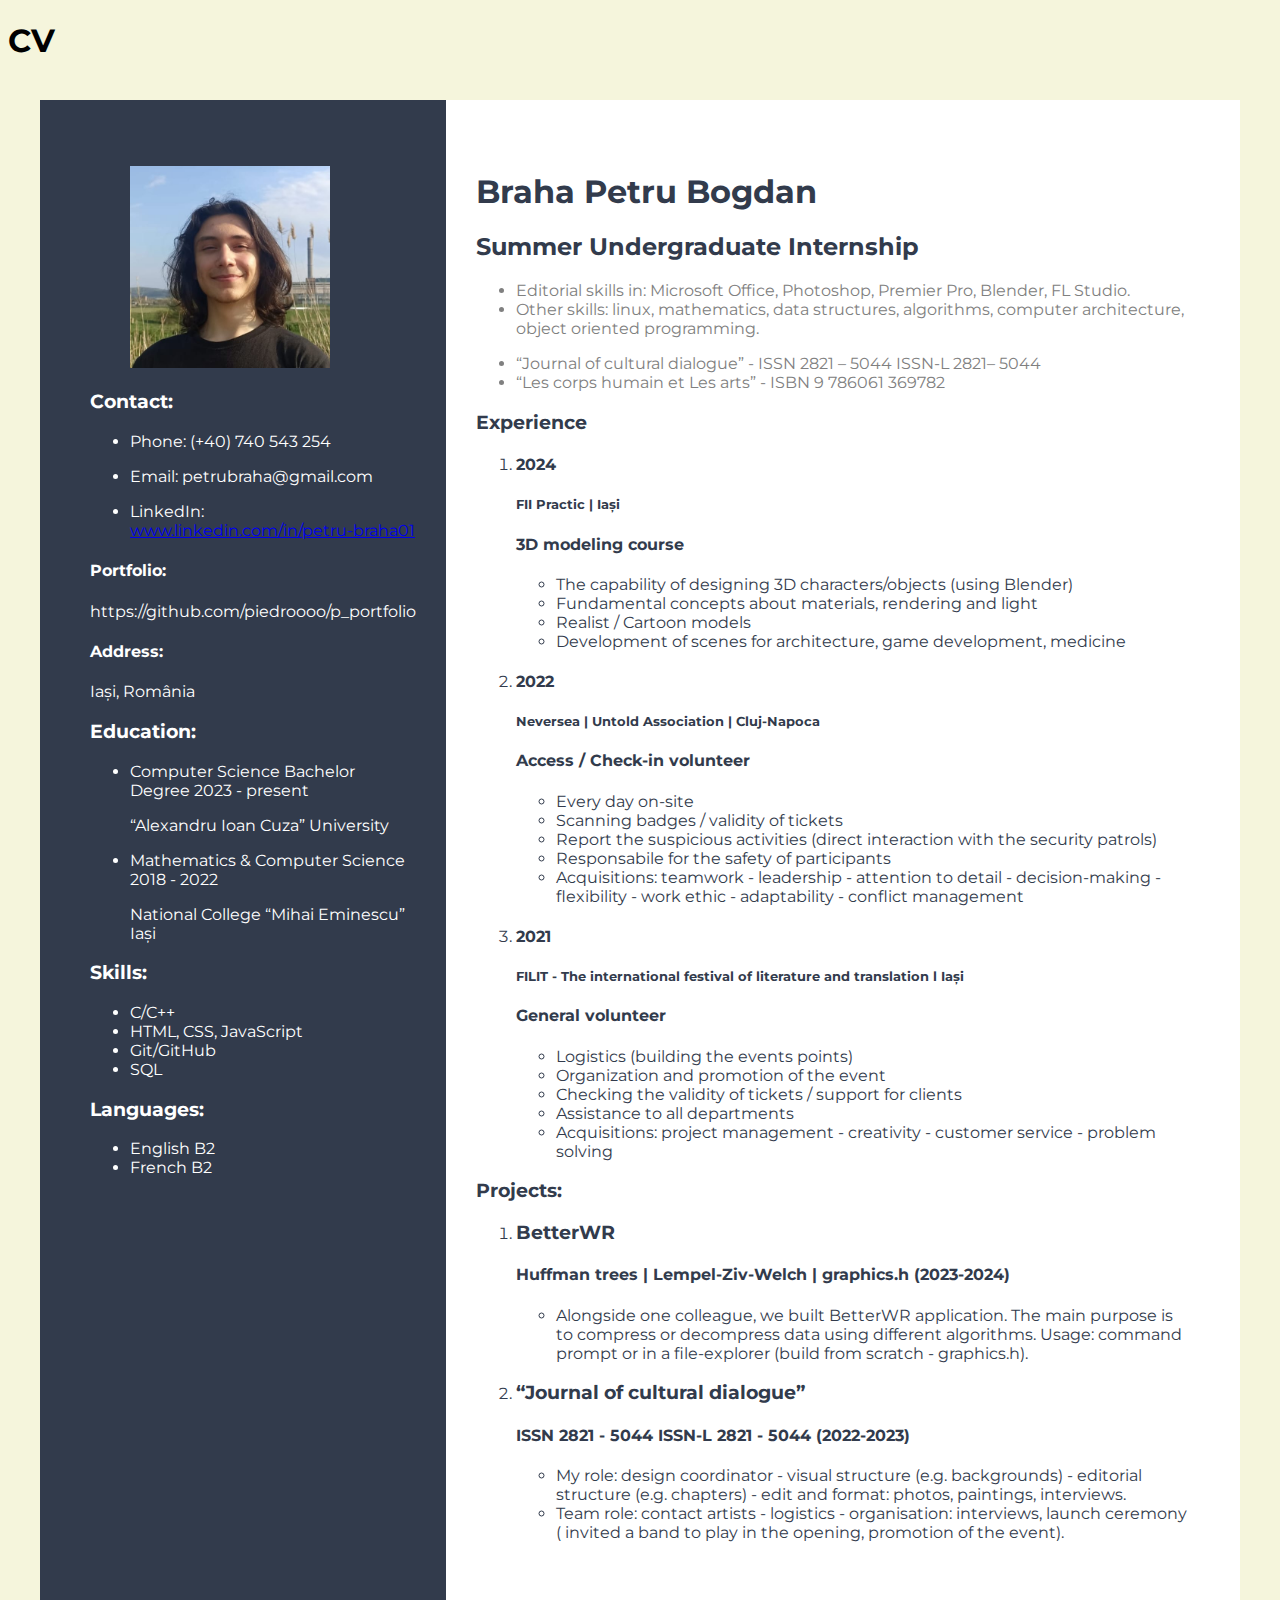
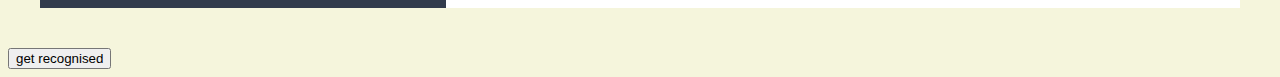
==== CV/index.html @ ff6cf8ae "CV added + work on BetterWR" ====
<!DOCTYPE html>
<html lang="en">

<head>
    <meta charset="UTF-8">
    <meta name="viewport" content="width=device-width, initial-scale=1.0">
    <title>P_CV</title>
    <link rel="stylesheet" href="./styles/style_CV.css">

    <!-- font -->
    <link rel="preconnect" href="https://fonts.googleapis.com">
    <link rel="preconnect" href="https://fonts.gstatic.com" crossorigin>
    <link href="https://fonts.googleapis.com/css2?family=Montserrat:ital,wght@0,100..900;1,100..900&display=swap"
        rel="stylesheet">
</head>

<header>
    <h1> CV </h1>
</header>

<body>
    <link href="./styles/main_parts.css" rel="stylesheet" type="text/css">

    <!-- app -->
    <div class="app">

        <!-- left part -->
        <div class="left_part">

            <!-- contact -->
            <div>
                <figure> <img src="media/me.jpg" alt="my photo" width="200 px" /> </figure>
                <h3> Contact: </h3>
                <ul>
                    <li>
                        <p> Phone: (+40) 740 543 254 </p>
                    </li>

                    <li>
                        <a> Email: petrubraha@gmail.com </a>
                    </li>

                    <li>
                        <p> LinkedIn: <a href="www.linkedin.com/in/petru-braha01"> www.linkedin.com/in/petru-braha01
                            </a> </p>
                    </li>
                </ul>

                <h4> Portfolio: </h4>
                <p> https://github.com/piedroooo/p_portfolio </p>

                <h4> Address: </h4>
                <p> Iași, România </p>
            </div>

            <!-- education -->
            <div>
                <h3> Education: </h3>
                <ul>
                    <li>
                        <p> Computer Science Bachelor Degree 2023 - present </p>
                        <p> “Alexandru Ioan Cuza” University </p>
                    </li>
                    <li>
                        <p> Mathematics & Computer Science 2018 - 2022 </p>
                        <p> National College “Mihai Eminescu” Iași </p>
                    </li>
                </ul>
            </div>

            <!-- skills -->
            <div>
                <h3> Skills: </h3>
                <ul>
                    <li> C/C++ </li>
                    <li> HTML, CSS, JavaScript </li>
                    <li> Git/GitHub </li>
                    <li> SQL </li>
                </ul>
            </div>

            <!-- languages -->
            <div>
                <h3> Languages: </h3>
                <ul>
                    <li> English B2 </li>
                    <li> French B2 </li>
                </ul>
            </div>

        </div>

        <!-- right part -->
        <aside class="right_part">
            <section>
                <h1> Braha Petru Bogdan </h1>
                <h2> Summer Undergraduate Internship </h2>
            </section>

            <!-- about me -->
            <section class="about_me">
                <div>
                    <ul>
                        <li> Editorial skills in: Microsoft Office, Photoshop, Premier Pro, Blender, FL Studio. </li>
                        <li> Other skills: linux, mathematics, data structures, algorithms, computer architecture,
                            object oriented programming. </li>
                    </ul>
                </div>
                <div>
                    <ul>
                        <li> “Journal of cultural dialogue” - ISSN 2821 – 5044 ISSN-L 2821– 5044 </li>
                        <li> “Les corps humain et Les arts” - ISBN 9 786061 369782 </li>
                    </ul>
                </div>
            </section>

            <!-- experience -->
            <section>
                <h3> Experience </h3>
                <ol>
                    <li>
                        <h4> 2024 </h4>
                        <h5> FII Practic | Iași </h5>
                        <h4> 3D modeling course </h4>
                        <ul>
                            <li> The capability of designing 3D characters/objects (using Blender) </li>
                            <li> Fundamental concepts about materials, rendering and light </li>
                            <li> Realist / Cartoon models </li>
                            <li> Development of scenes for architecture, game development, medicine </li>
                        </ul>
                    </li>

                    <li>
                        <h4>2022</h4>
                        <h5>Neversea | Untold Association | Cluj-Napoca</h5>
                        <h4>Access / Check-in volunteer</h4>
                        <ul>
                            <li>Every day on-site</li>
                            <li>Scanning badges / validity of tickets</li>
                            <li>Report the suspicious activities (direct interaction with the security patrols)</li>
                            <li>Responsabile for the safety of participants</li>
                            <li>Acquisitions: teamwork - leadership - attention to detail - decision-making -
                                flexibility
                                - work ethic - adaptability - conflict management</li>
                        </ul>
                    </li>

                    <!-- al treilea loc de munca -->
                    <li>
                        <h4>2021</h4>
                        <h5>FILIT - The international festival of literature and translation l Iași</h5>
                        <h4>General volunteer</h4>
                        <ul>
                            <li>Logistics (building the events points)</li>
                            <li>Organization and promotion of the event</li>
                            <li>Checking the validity of tickets / support for clients</li>
                            <li>Assistance to all departments</li>
                            <li>Acquisitions: project management - creativity - customer service - problem solving</li>
                        </ul>
                    </li>


                </ol>


            </section>

            <!-- projects -->
            <section>
                <h3>Projects:</h3>
                <ol>
                    <li>
                        <h3>BetterWR</h3>
                        <h4>Huffman trees | Lempel-Ziv-Welch | graphics.h (2023-2024)</h4>
                        <ul>
                            <li>Alongside one colleague, we built BetterWR application. The main purpose
                                is to compress or decompress data using different algorithms. Usage:
                                command prompt or in a file-explorer (build from scratch - graphics.h).</li>
                        </ul>

                    </li>

                    <li>
                        <h3>“Journal of cultural dialogue”</h3>
                        <h4>ISSN 2821 - 5044 ISSN-L 2821 - 5044 (2022-2023)</h4>
                        <ul>
                            <li>My role: design coordinator - visual structure (e.g. backgrounds) - editorial
                                structure (e.g. chapters) - edit and format: photos, paintings, interviews.</li>
                            <li>Team role: contact artists - logistics - organisation: interviews, launch
                                ceremony ( invited a band to play in the opening, promotion of the event).</li>
                        </ul>
                    </li>
                </ol>
            </section>

            <!-- end of right part-->
        </aside>
    </div>


    <footer>
        <button> get recognised </button>
    </footer>

</body>

</html>
---- CV/styles/style_CV.css ----
.about_me {
    color: gray; 
}

.app {
    background-color: white;
    display: flex;
    width: 1200px;
    margin: 40px auto;
}

.montserrat_class_textFONT {
  font-family: "Montserrat", sans-serif;
  font-optical-sizing: auto;
  font-weight: 100;
  font-style: normal;
}
---- CV/styles/main_parts.css ----
.right_part {
    padding-right: 50px;
    padding-top: 50px;
    padding-bottom: 50px;
    padding-left: 30px;
    color:#323B4C;
}

.left_part {
    background-color: #323B4C;
    padding-left: 50px;
    padding-top: 50px;
    padding-bottom: 50px;
    padding-right: 30px;
    color: white;
}

body {
    background-color: beige;
    font-family: "Montserrat";
}
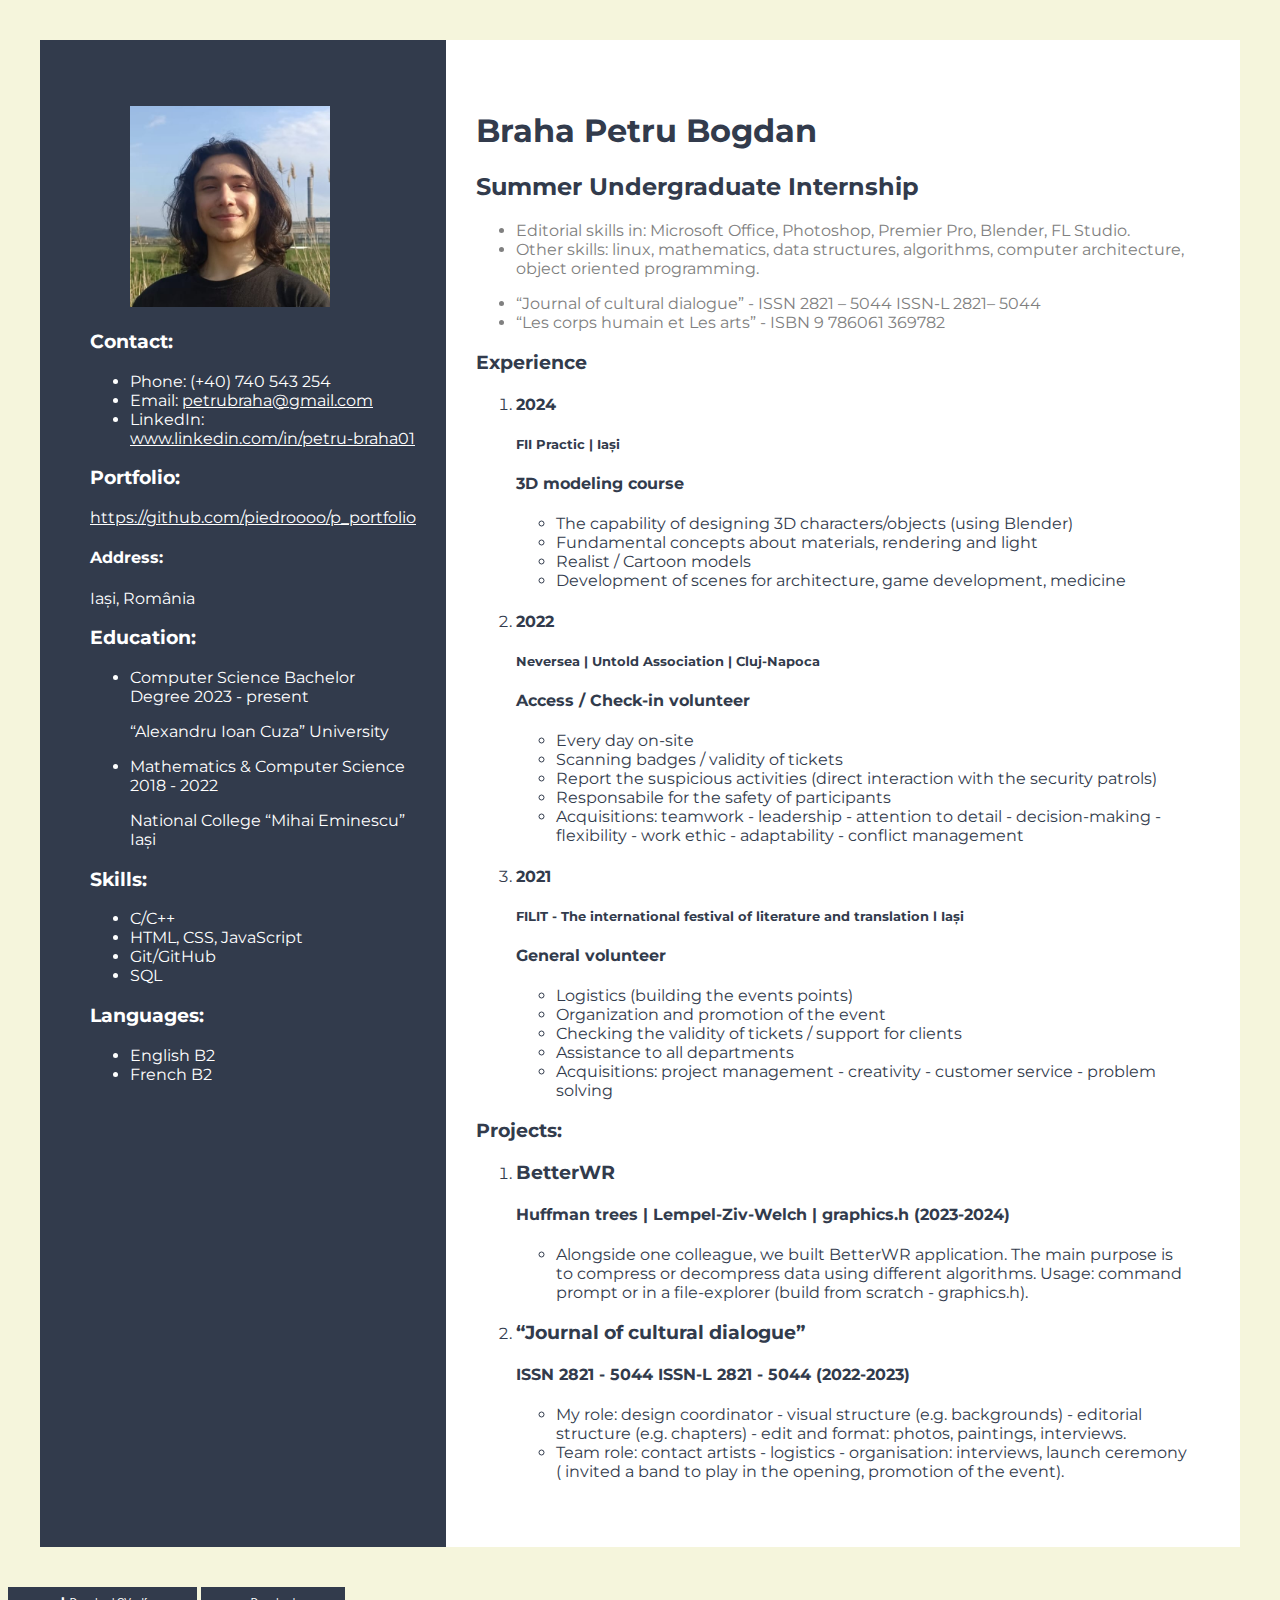
==== commit 01c584d2: "git add ." ====
--- a/CV/index.html
+++ b/CV/index.html
@@ -5,7 +5,7 @@
     <meta charset="UTF-8">
     <meta name="viewport" content="width=device-width, initial-scale=1.0">
     <title>P_CV</title>
-    <link rel="stylesheet" href="./styles/style_CV.css">
+    <link rel="stylesheet" href="./styles/secondary_file.css">
 
     <!-- font -->
     <link rel="preconnect" href="https://fonts.googleapis.com">
@@ -14,10 +14,6 @@
         rel="stylesheet">
 </head>
 
-<header>
-    <h1> CV </h1>
-</header>
-
 <body>
     <link href="./styles/main_parts.css" rel="stylesheet" type="text/css">
 
@@ -28,26 +24,21 @@
         <div class="left_part">
 
             <!-- contact -->
-            <div>
+            <div class="left_part.div">
                 <figure> <img src="media/me.jpg" alt="my photo" width="200 px" /> </figure>
                 <h3> Contact: </h3>
                 <ul>
-                    <li>
-                        <p> Phone: (+40) 740 543 254 </p>
-                    </li>
-
-                    <li>
-                        <a> Email: petrubraha@gmail.com </a>
-                    </li>
-
-                    <li>
-                        <p> LinkedIn: <a href="www.linkedin.com/in/petru-braha01"> www.linkedin.com/in/petru-braha01
-                            </a> </p>
-                    </li>
-                </ul>
-
-                <h4> Portfolio: </h4>
-                <p> https://github.com/piedroooo/p_portfolio </p>
+                    <li>Phone: (+40) 740 543 254</li>
+                    <li> Email: <a style="color: white;" style="text-decoration: none;"
+                            href="mailto:petrubraha@gmail.com"> petrubraha@gmail.com </a> </li>
+                    <li> LinkedIn: <a style="color: white;"
+                            href="file:///A:/portfolio/CV/links/Petru%20Brah%C4%83%20LinkedIn.mhtml">
+                            www.linkedin.com/in/petru-braha01 </a> </li>
+                </ul>
+
+                <h3> Portfolio: </h3>
+                <a style="color: white" href="links/Petru Braha Portfolio.html">
+                    https://github.com/piedroooo/p_portfolio </a>
 
                 <h4> Address: </h4>
                 <p> Iași, România </p>
@@ -199,7 +190,16 @@
 
 
     <footer>
-        <button> get recognised </button>
+        <link rel="stylesheet"
+            href="https://cdnjs.cloudflare.com/ajax/libs/font-awesome/4.7.0/css/font-awesome.min.css">
+
+        <button class="download_button" type="submit" onclick="window.open('links/Petru Braha CV.pdf')">
+            <i class="fa fa-download"></i>
+            Download CV.pdf
+        </button>
+        <button class="download_button" type="button" onclick="download('links/Petru Braha CV.pdf')"> Download </button>
+
+        <script src="for_download.js"> </script>
     </footer>
 
 </body>
--- a/CV/styles/secondary_file.css
+++ b/CV/styles/secondary_file.css
@@ -0,0 +1,23 @@
+.about_me {
+    color: gray; 
+}
+
+.montserrat_class_textFONT {
+  font-family: "Montserrat", sans-serif;
+  font-optical-sizing: auto;
+  font-weight: 100;
+  font-style: normal;
+}
+
+.download_button {
+  background-color: #323B4C;
+  border: none;
+  color: white;
+  padding: 10px 50px;
+  cursor: pointer;
+  font-size: 10px;
+}
+
+.download_button:hover {
+  background-color: RoyalBlue;
+}--- a/CV/styles/main_parts.css
+++ b/CV/styles/main_parts.css
@@ -1,9 +1,13 @@
-.right_part {
-    padding-right: 50px;
-    padding-top: 50px;
-    padding-bottom: 50px;
-    padding-left: 30px;
-    color:#323B4C;
+body {
+    background-color: beige;
+    font-family: "Montserrat";
+}
+
+.app {
+    background-color: white;
+    display: flex;
+    width: 1200px;
+    margin: 40px auto;
 }
 
 .left_part {
@@ -15,7 +19,10 @@
     color: white;
 }
 
-body {
-    background-color: beige;
-    font-family: "Montserrat";
-}
+.right_part {
+    padding-right: 50px;
+    padding-top: 50px;
+    padding-bottom: 50px;
+    padding-left: 30px;
+    color:#323B4C;
+}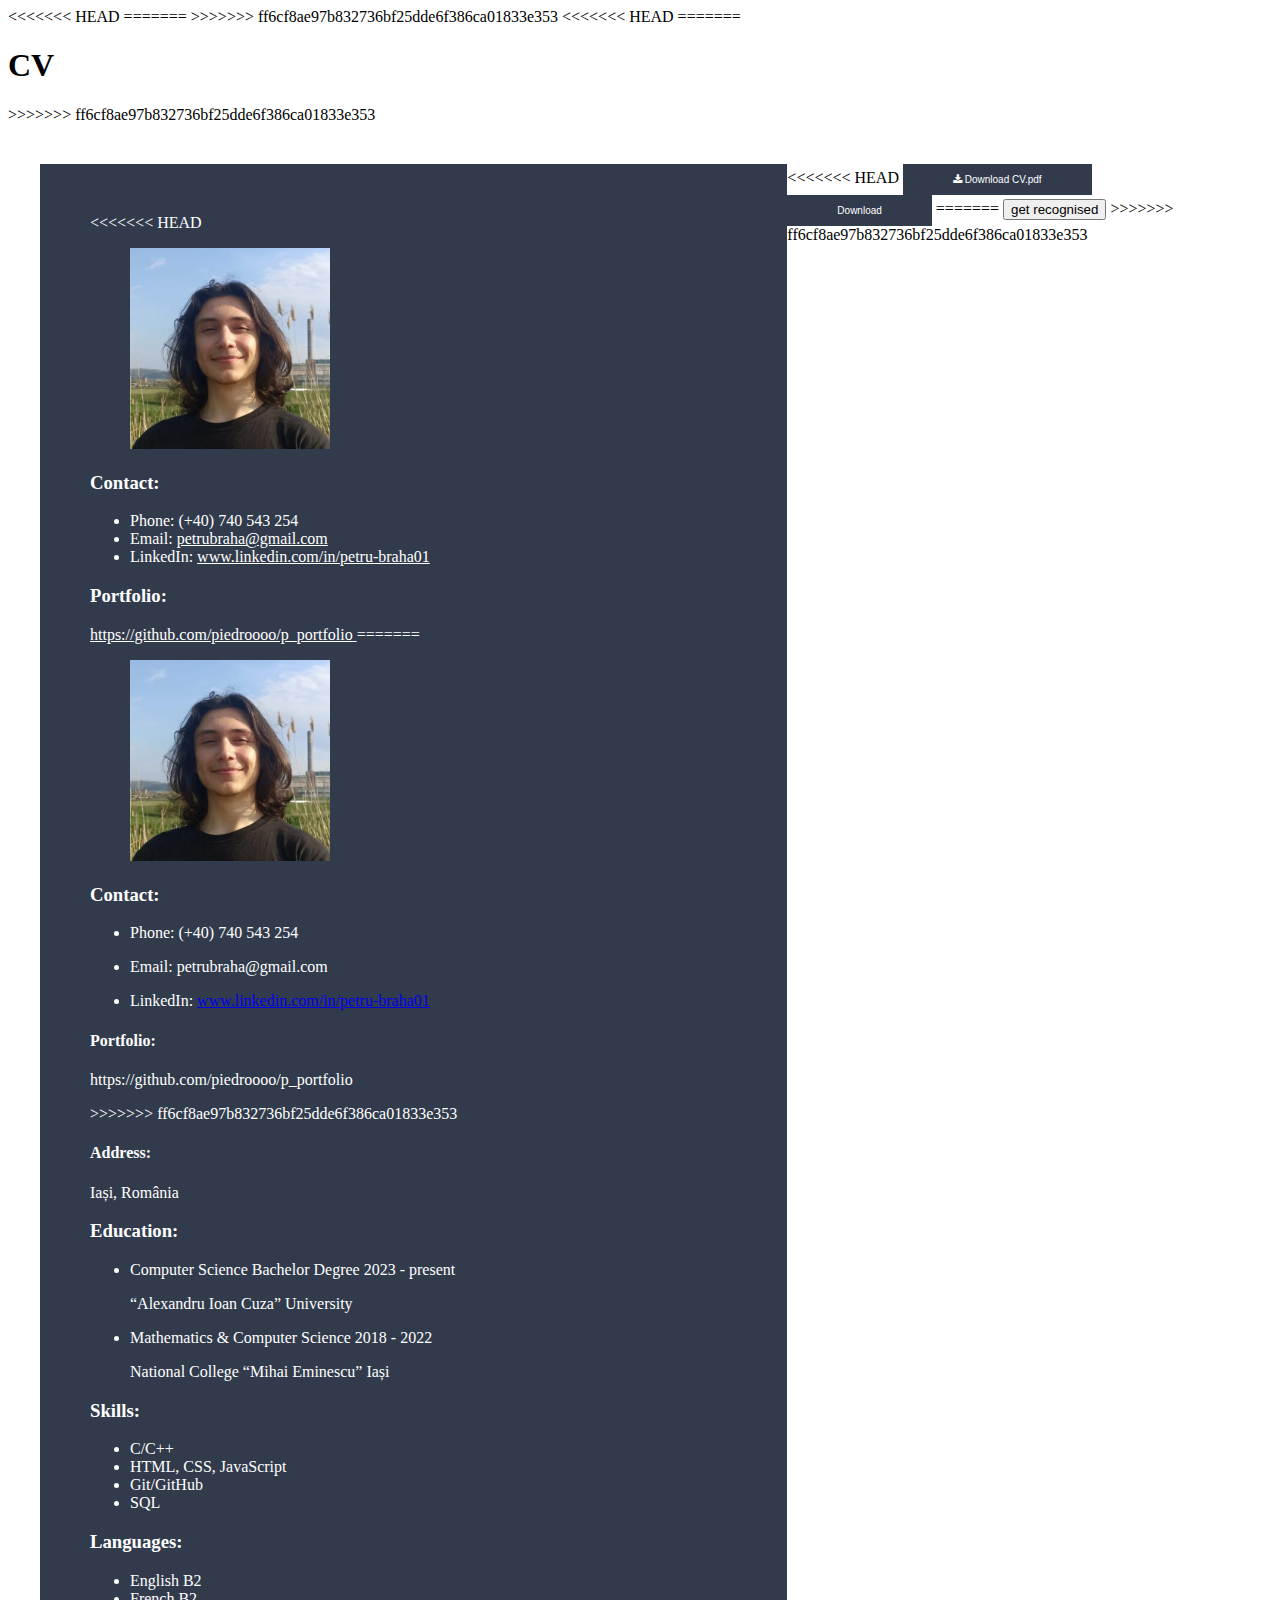
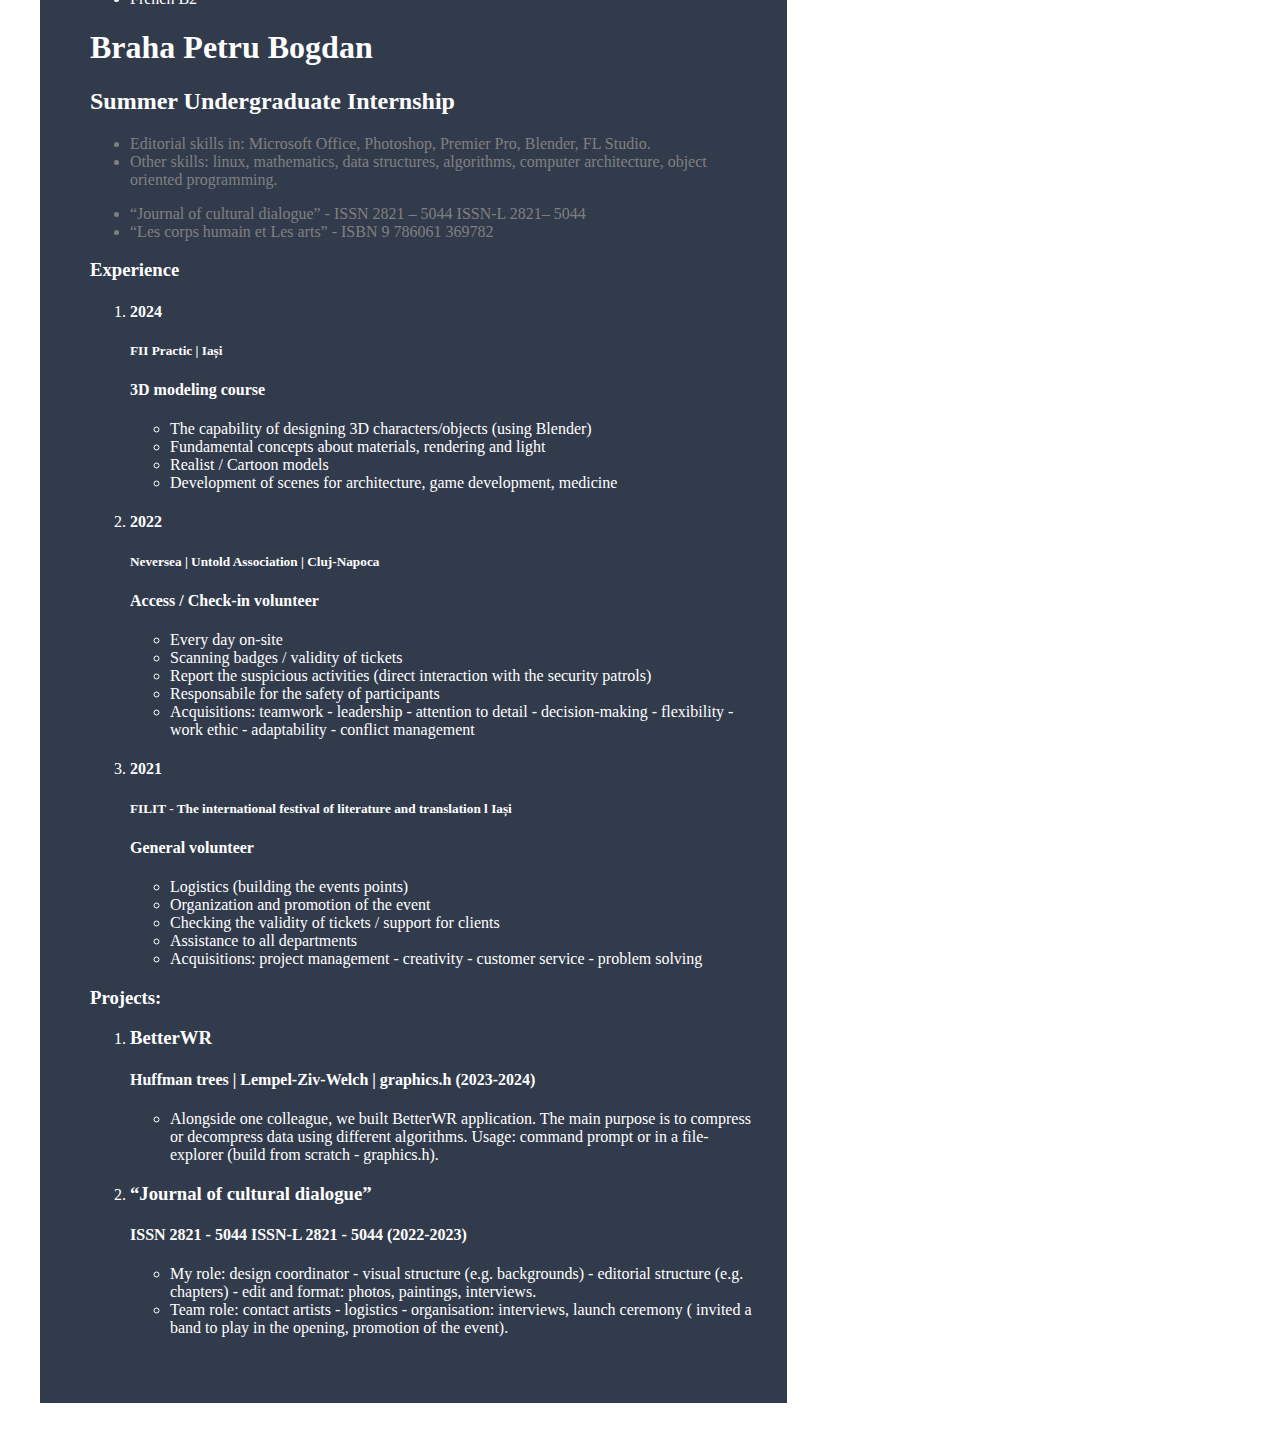
==== commit 813ecdbb: "updates on cv" ====
--- a/CV/index.html
+++ b/CV/index.html
@@ -5,7 +5,11 @@
     <meta charset="UTF-8">
     <meta name="viewport" content="width=device-width, initial-scale=1.0">
     <title>P_CV</title>
+<<<<<<< HEAD
     <link rel="stylesheet" href="./styles/secondary_file.css">
+=======
+    <link rel="stylesheet" href="./styles/style_CV.css">
+>>>>>>> ff6cf8ae97b832736bf25dde6f386ca01833e353
 
     <!-- font -->
     <link rel="preconnect" href="https://fonts.googleapis.com">
@@ -14,6 +18,13 @@
         rel="stylesheet">
 </head>
 
+<<<<<<< HEAD
+=======
+<header>
+    <h1> CV </h1>
+</header>
+
+>>>>>>> ff6cf8ae97b832736bf25dde6f386ca01833e353
 <body>
     <link href="./styles/main_parts.css" rel="stylesheet" type="text/css">
 
@@ -24,6 +35,7 @@
         <div class="left_part">
 
             <!-- contact -->
+<<<<<<< HEAD
             <div class="left_part.div">
                 <figure> <img src="media/me.jpg" alt="my photo" width="200 px" /> </figure>
                 <h3> Contact: </h3>
@@ -39,6 +51,28 @@
                 <h3> Portfolio: </h3>
                 <a style="color: white" href="links/Petru Braha Portfolio.html">
                     https://github.com/piedroooo/p_portfolio </a>
+=======
+            <div>
+                <figure> <img src="media/me.jpg" alt="my photo" width="200 px" /> </figure>
+                <h3> Contact: </h3>
+                <ul>
+                    <li>
+                        <p> Phone: (+40) 740 543 254 </p>
+                    </li>
+
+                    <li>
+                        <a> Email: petrubraha@gmail.com </a>
+                    </li>
+
+                    <li>
+                        <p> LinkedIn: <a href="www.linkedin.com/in/petru-braha01"> www.linkedin.com/in/petru-braha01
+                            </a> </p>
+                    </li>
+                </ul>
+
+                <h4> Portfolio: </h4>
+                <p> https://github.com/piedroooo/p_portfolio </p>
+>>>>>>> ff6cf8ae97b832736bf25dde6f386ca01833e353
 
                 <h4> Address: </h4>
                 <p> Iași, România </p>
@@ -190,6 +224,7 @@
 
 
     <footer>
+<<<<<<< HEAD
         <link rel="stylesheet"
             href="https://cdnjs.cloudflare.com/ajax/libs/font-awesome/4.7.0/css/font-awesome.min.css">
 
@@ -200,6 +235,9 @@
         <button class="download_button" type="button" onclick="download('links/Petru Braha CV.pdf')"> Download </button>
 
         <script src="for_download.js"> </script>
+=======
+        <button> get recognised </button>
+>>>>>>> ff6cf8ae97b832736bf25dde6f386ca01833e353
     </footer>
 
 </body>
--- a/CV/styles/style_CV.css
+++ b/CV/styles/style_CV.css
@@ -0,0 +1,17 @@
+.about_me {
+    color: gray; 
+}
+
+.app {
+    background-color: white;
+    display: flex;
+    width: 1200px;
+    margin: 40px auto;
+}
+
+.montserrat_class_textFONT {
+  font-family: "Montserrat", sans-serif;
+  font-optical-sizing: auto;
+  font-weight: 100;
+  font-style: normal;
+}--- a/CV/styles/main_parts.css
+++ b/CV/styles/main_parts.css
@@ -1,3 +1,4 @@
+<<<<<<< HEAD
 body {
     background-color: beige;
     font-family: "Montserrat";
@@ -8,6 +9,14 @@
     display: flex;
     width: 1200px;
     margin: 40px auto;
+=======
+.right_part {
+    padding-right: 50px;
+    padding-top: 50px;
+    padding-bottom: 50px;
+    padding-left: 30px;
+    color:#323B4C;
+>>>>>>> ff6cf8ae97b832736bf25dde6f386ca01833e353
 }
 
 .left_part {
@@ -19,10 +28,17 @@
     color: white;
 }
 
+<<<<<<< HEAD
 .right_part {
     padding-right: 50px;
     padding-top: 50px;
     padding-bottom: 50px;
     padding-left: 30px;
     color:#323B4C;
-}+}
+=======
+body {
+    background-color: beige;
+    font-family: "Montserrat";
+}
+>>>>>>> ff6cf8ae97b832736bf25dde6f386ca01833e353
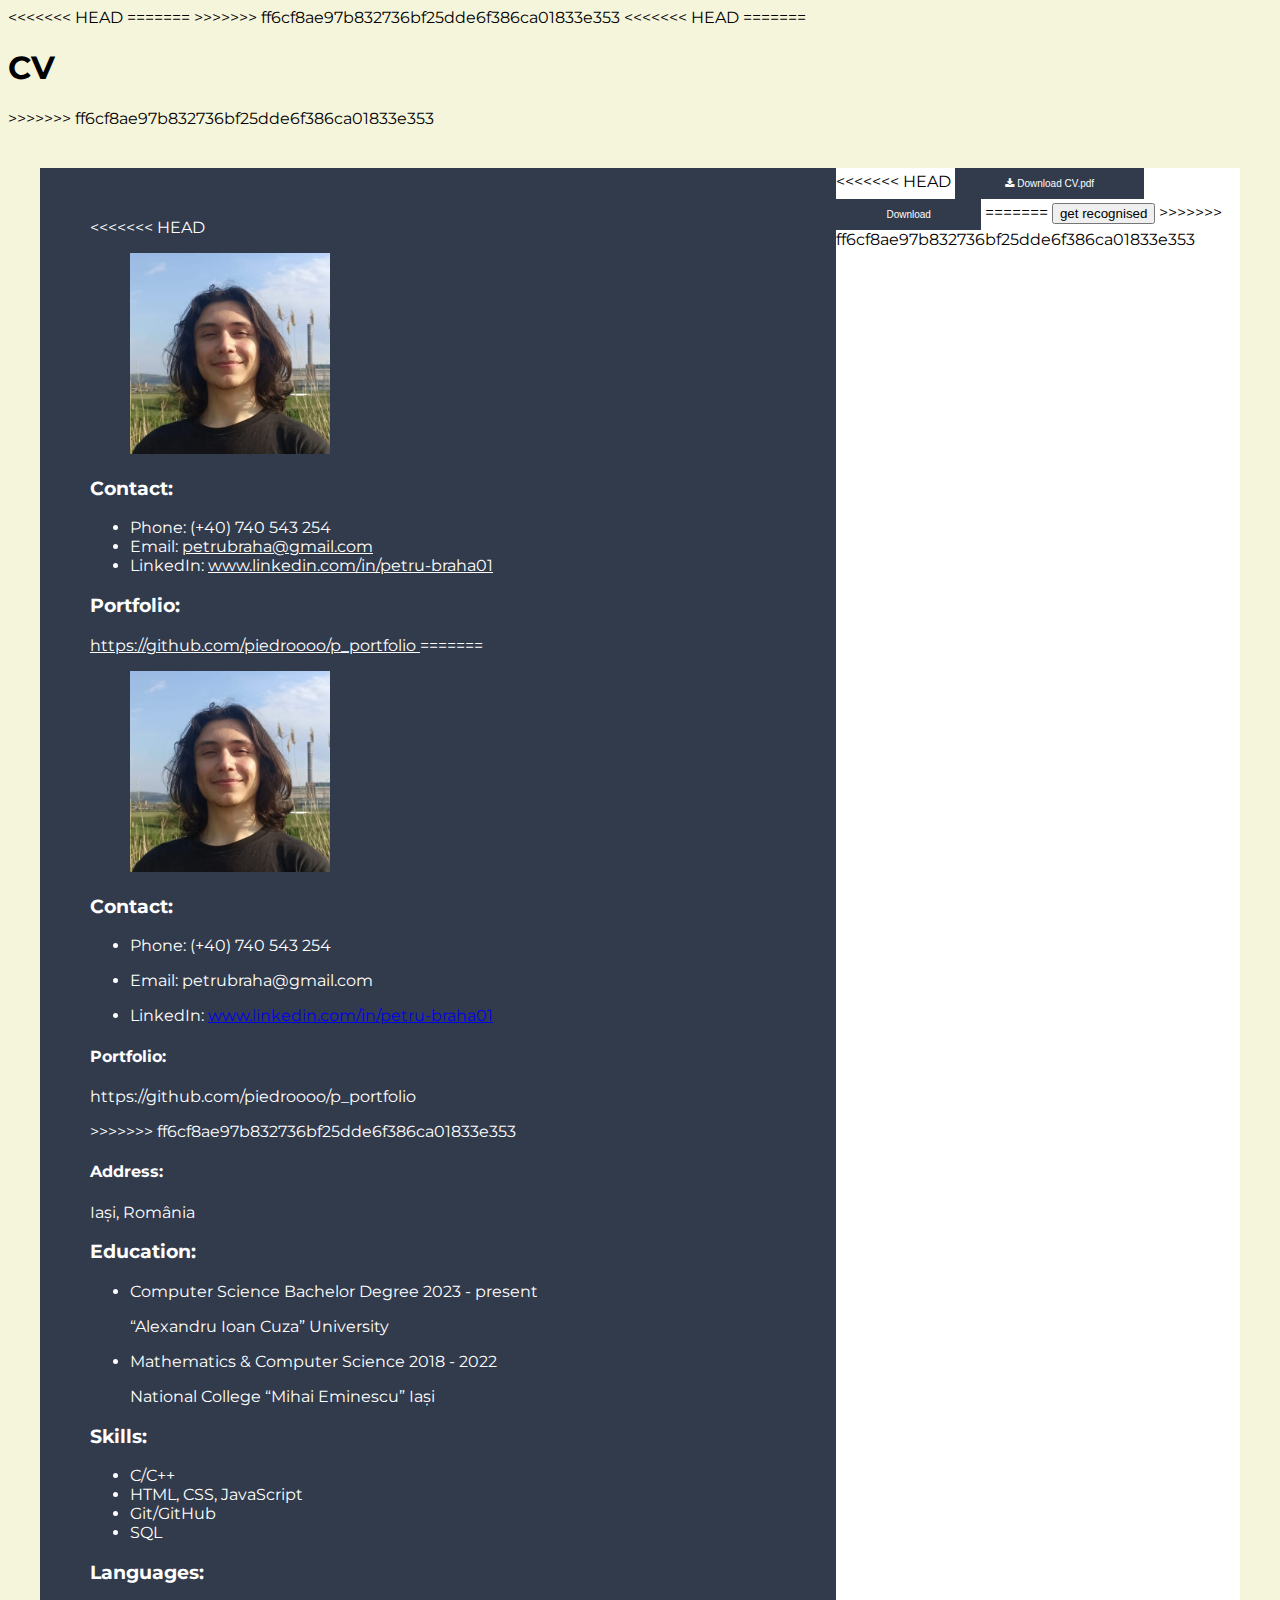
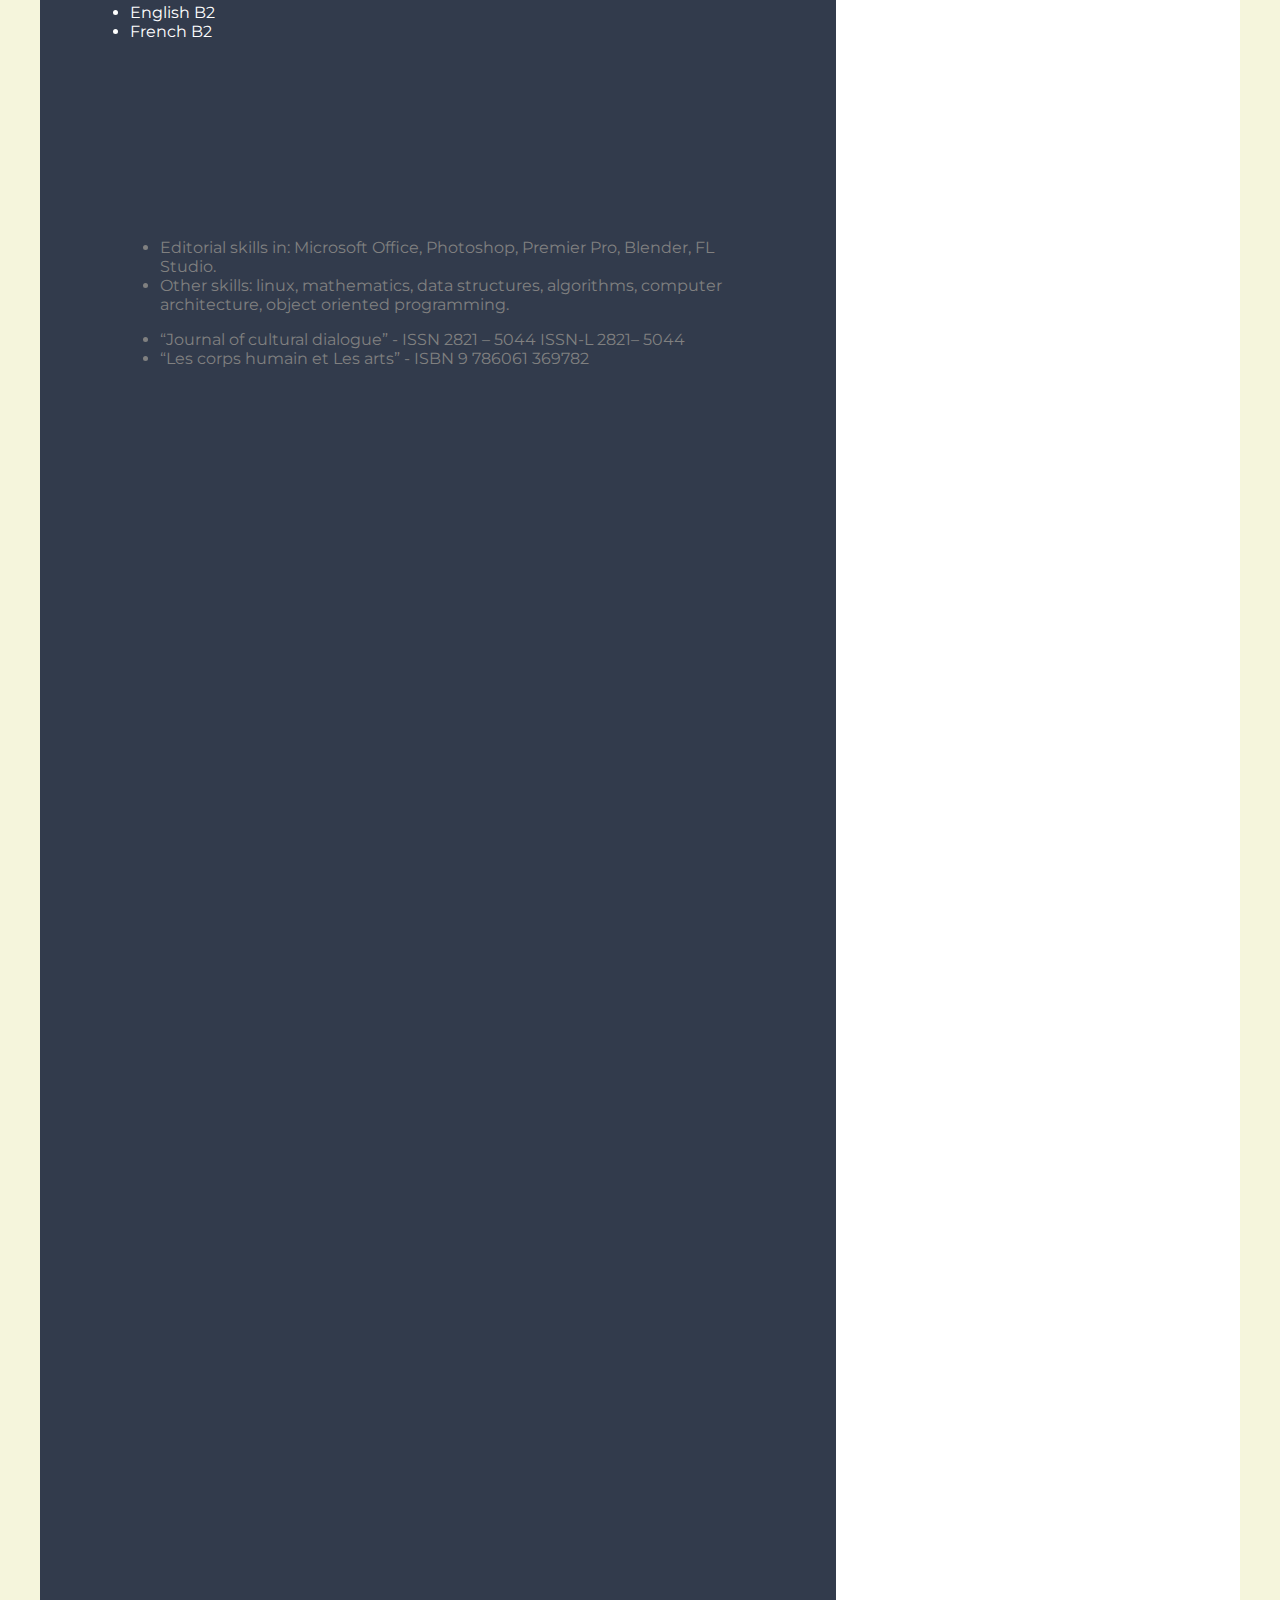
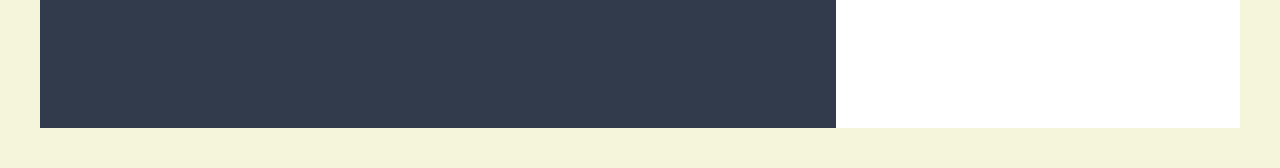
==== commit e4898cd2: "test 3" ====
--- a/CV/index.html
+++ b/CV/index.html
@@ -221,8 +221,6 @@
             <!-- end of right part-->
         </aside>
     </div>
-
-
     <footer>
 <<<<<<< HEAD
         <link rel="stylesheet"
--- a/CV/styles/main_parts.css
+++ b/CV/styles/main_parts.css
@@ -1,4 +1,3 @@
-<<<<<<< HEAD
 body {
     background-color: beige;
     font-family: "Montserrat";
@@ -9,14 +8,14 @@
     display: flex;
     width: 1200px;
     margin: 40px auto;
-=======
+}
+
 .right_part {
     padding-right: 50px;
     padding-top: 50px;
     padding-bottom: 50px;
     padding-left: 30px;
     color:#323B4C;
->>>>>>> ff6cf8ae97b832736bf25dde6f386ca01833e353
 }
 
 .left_part {
@@ -28,17 +27,10 @@
     color: white;
 }
 
-<<<<<<< HEAD
 .right_part {
     padding-right: 50px;
     padding-top: 50px;
     padding-bottom: 50px;
     padding-left: 30px;
     color:#323B4C;
-}
-=======
-body {
-    background-color: beige;
-    font-family: "Montserrat";
-}
->>>>>>> ff6cf8ae97b832736bf25dde6f386ca01833e353
+}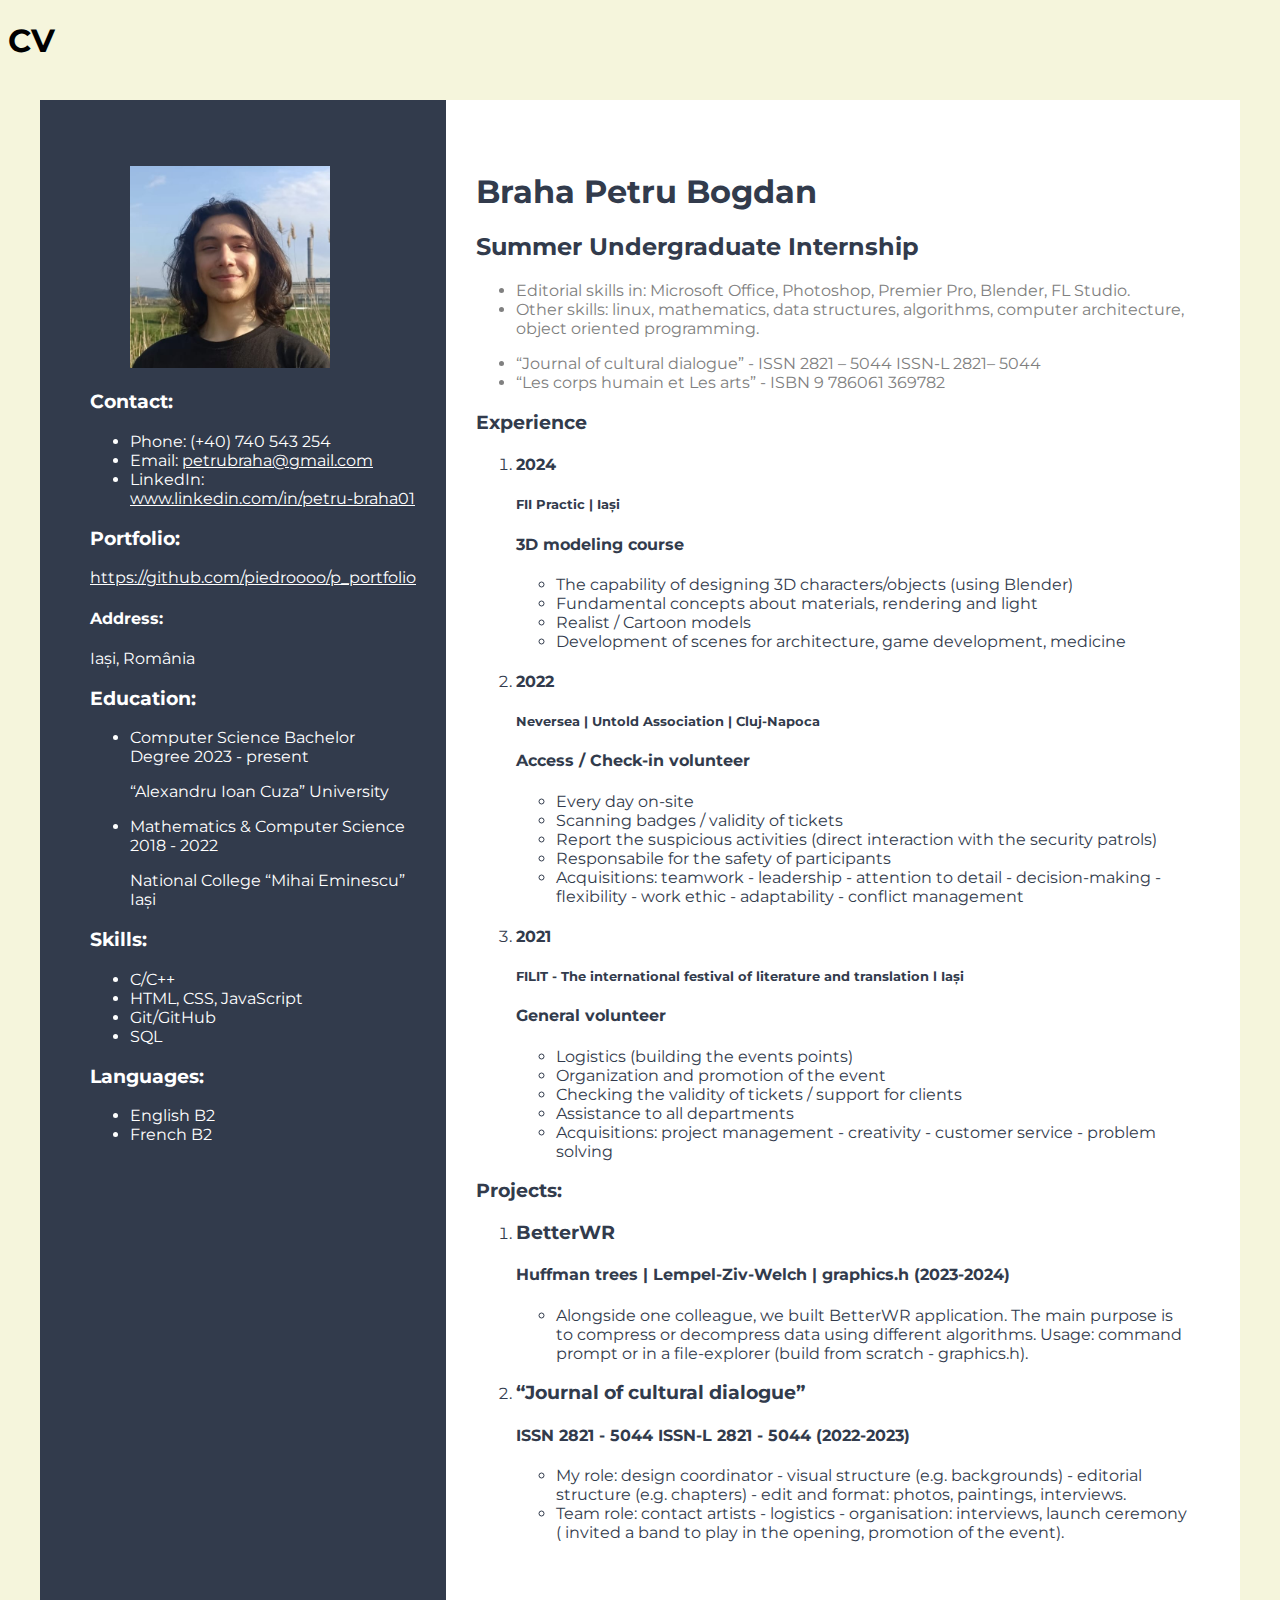
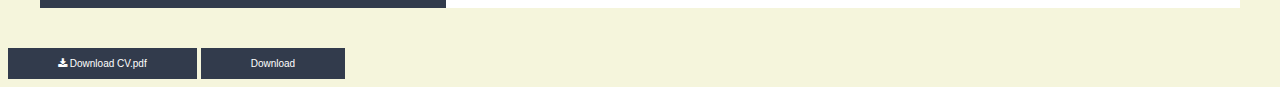
==== commit 3b6325cd: "test 4" ====
--- a/CV/index.html
+++ b/CV/index.html
@@ -5,11 +5,7 @@
     <meta charset="UTF-8">
     <meta name="viewport" content="width=device-width, initial-scale=1.0">
     <title>P_CV</title>
-<<<<<<< HEAD
     <link rel="stylesheet" href="./styles/secondary_file.css">
-=======
-    <link rel="stylesheet" href="./styles/style_CV.css">
->>>>>>> ff6cf8ae97b832736bf25dde6f386ca01833e353
 
     <!-- font -->
     <link rel="preconnect" href="https://fonts.googleapis.com">
@@ -18,13 +14,10 @@
         rel="stylesheet">
 </head>
 
-<<<<<<< HEAD
-=======
 <header>
     <h1> CV </h1>
 </header>
 
->>>>>>> ff6cf8ae97b832736bf25dde6f386ca01833e353
 <body>
     <link href="./styles/main_parts.css" rel="stylesheet" type="text/css">
 
@@ -35,7 +28,6 @@
         <div class="left_part">
 
             <!-- contact -->
-<<<<<<< HEAD
             <div class="left_part.div">
                 <figure> <img src="media/me.jpg" alt="my photo" width="200 px" /> </figure>
                 <h3> Contact: </h3>
@@ -51,28 +43,6 @@
                 <h3> Portfolio: </h3>
                 <a style="color: white" href="links/Petru Braha Portfolio.html">
                     https://github.com/piedroooo/p_portfolio </a>
-=======
-            <div>
-                <figure> <img src="media/me.jpg" alt="my photo" width="200 px" /> </figure>
-                <h3> Contact: </h3>
-                <ul>
-                    <li>
-                        <p> Phone: (+40) 740 543 254 </p>
-                    </li>
-
-                    <li>
-                        <a> Email: petrubraha@gmail.com </a>
-                    </li>
-
-                    <li>
-                        <p> LinkedIn: <a href="www.linkedin.com/in/petru-braha01"> www.linkedin.com/in/petru-braha01
-                            </a> </p>
-                    </li>
-                </ul>
-
-                <h4> Portfolio: </h4>
-                <p> https://github.com/piedroooo/p_portfolio </p>
->>>>>>> ff6cf8ae97b832736bf25dde6f386ca01833e353
 
                 <h4> Address: </h4>
                 <p> Iași, România </p>
@@ -222,7 +192,6 @@
         </aside>
     </div>
     <footer>
-<<<<<<< HEAD
         <link rel="stylesheet"
             href="https://cdnjs.cloudflare.com/ajax/libs/font-awesome/4.7.0/css/font-awesome.min.css">
 
@@ -233,9 +202,6 @@
         <button class="download_button" type="button" onclick="download('links/Petru Braha CV.pdf')"> Download </button>
 
         <script src="for_download.js"> </script>
-=======
-        <button> get recognised </button>
->>>>>>> ff6cf8ae97b832736bf25dde6f386ca01833e353
     </footer>
 
 </body>
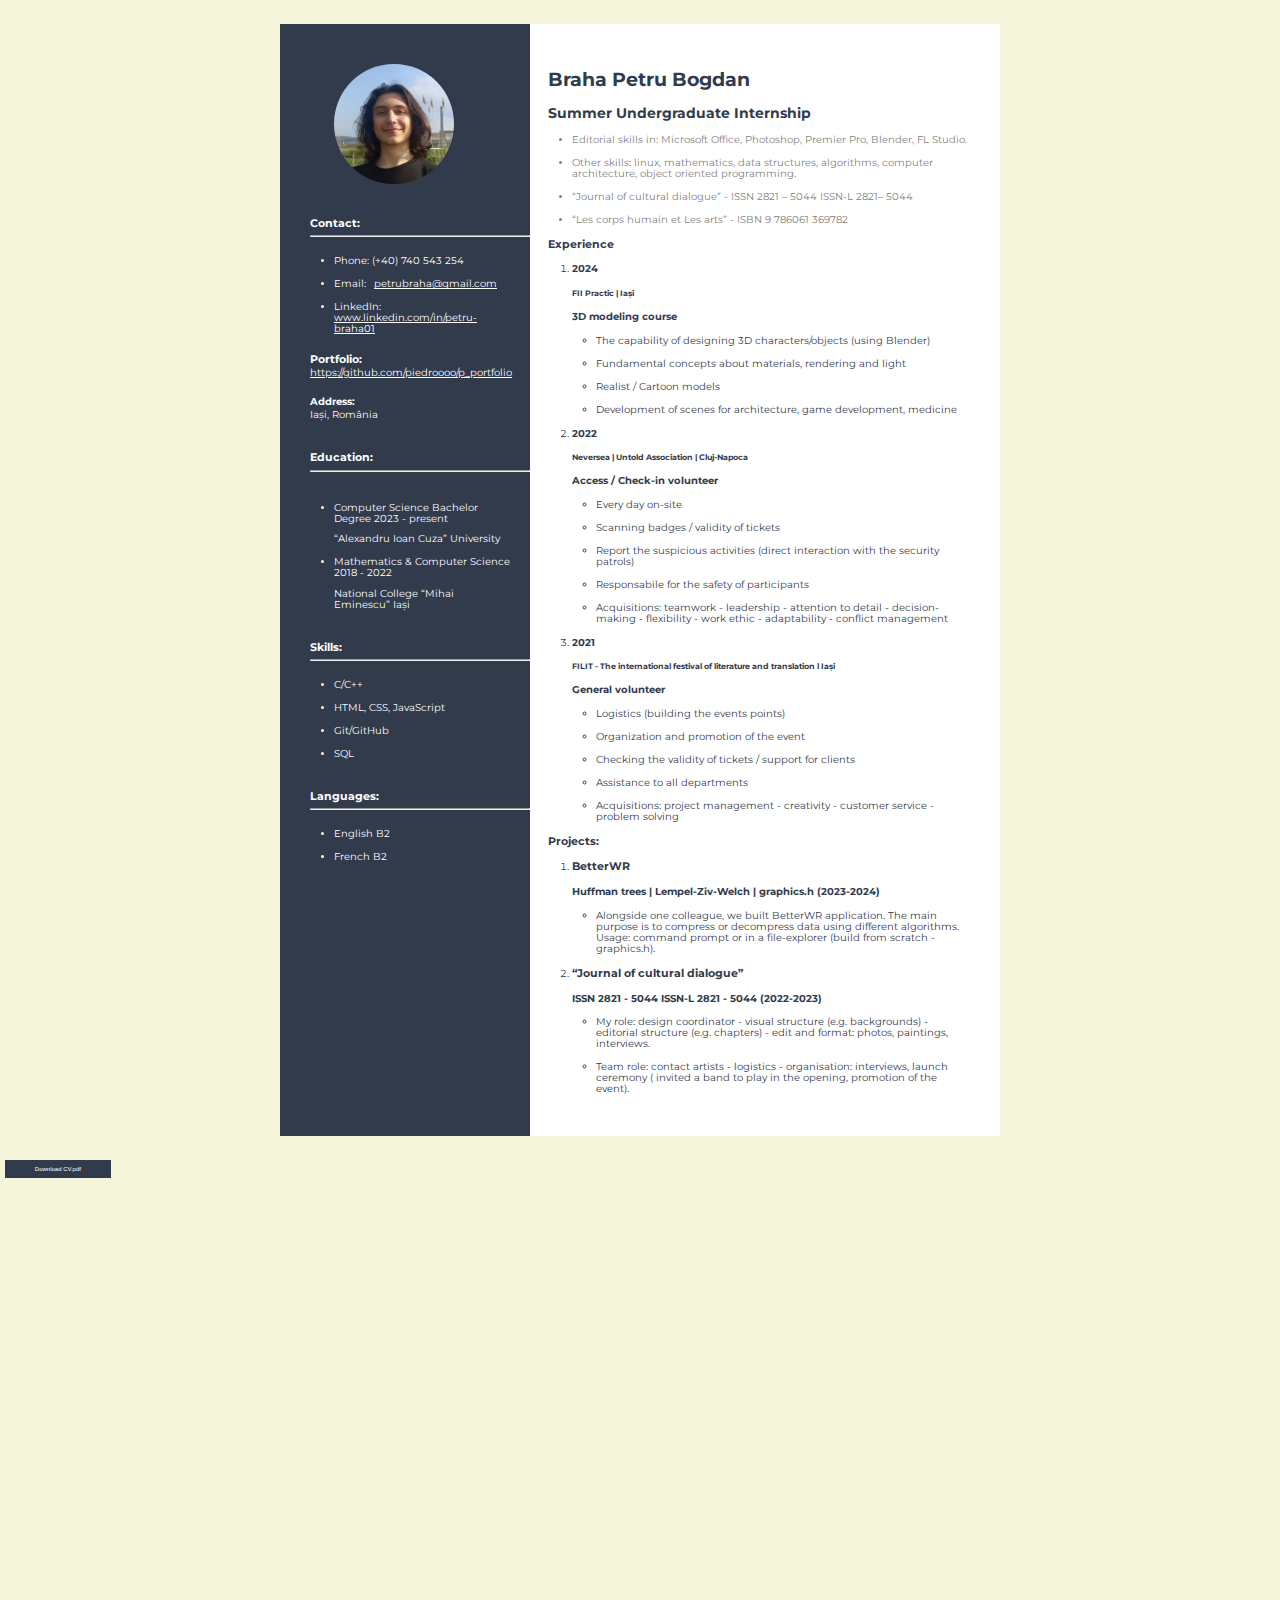
==== commit fa59da62: "CV updated" ====
--- a/CV/index.html
+++ b/CV/index.html
@@ -5,7 +5,11 @@
     <meta charset="UTF-8">
     <meta name="viewport" content="width=device-width, initial-scale=1.0">
     <title>P_CV</title>
-    <link rel="stylesheet" href="./styles/secondary_file.css">
+
+    <!-- css -->
+    <link rel="stylesheet" href="./styles/specific-classes.css">
+    <link rel="stylesheet" href="./styles/specific-tags.css">
+    <link href="./styles/main-parts.css" rel="stylesheet" type="text/css">
 
     <!-- font -->
     <link rel="preconnect" href="https://fonts.googleapis.com">
@@ -14,73 +18,82 @@
         rel="stylesheet">
 </head>
 
-<header>
-    <h1> CV </h1>
-</header>
-
 <body>
-    <link href="./styles/main_parts.css" rel="stylesheet" type="text/css">
-
+    <script src="extra-proprieties.js"> </script>
     <!-- app -->
     <div class="app">
 
         <!-- left part -->
         <div class="left_part">
 
+            <figure> <img src="media/me.jpg" alt="Avatar" width="200 px" style="border-radius: 50%;" /> </figure>
+
             <!-- contact -->
-            <div class="left_part.div">
-                <figure> <img src="media/me.jpg" alt="my photo" width="200 px" /> </figure>
+            <div class="left-sections">
                 <h3> Contact: </h3>
-                <ul>
-                    <li>Phone: (+40) 740 543 254</li>
-                    <li> Email: <a style="color: white;" style="text-decoration: none;"
-                            href="mailto:petrubraha@gmail.com"> petrubraha@gmail.com </a> </li>
-                    <li> LinkedIn: <a style="color: white;"
-                            href="file:///A:/portfolio/CV/links/Petru%20Brah%C4%83%20LinkedIn.mhtml">
-                            www.linkedin.com/in/petru-braha01 </a> </li>
-                </ul>
-
-                <h3> Portfolio: </h3>
-                <a style="color: white" href="links/Petru Braha Portfolio.html">
-                    https://github.com/piedroooo/p_portfolio </a>
-
-                <h4> Address: </h4>
-                <p> Iași, România </p>
+                <hr>
+                <div>
+                    <ul>
+                        <li>Phone: (+40) 740 543 254</li>
+                        <li> Email: <span style="color:  #323B4C">.</span> <a style="color: white;"
+                                style="text-decoration: none;" href="mailto:petrubraha@gmail.com"> petrubraha@gmail.com
+                            </a>
+                        </li>
+                        <li> LinkedIn: <a style="color: white;"
+                                href="file:///A:/portfolio/CV/links/Petru%20Brah%C4%83%20LinkedIn.mhtml">
+                                www.linkedin.com/in/petru-braha01 </a> </li>
+                    </ul>
+                        <h3 style="margin-top: 30px; margin-bottom: 1px;"> Portfolio: </h3>
+                        <a style="color: white" href="links/Petru Braha Portfolio.html">
+                            https://github.com/piedroooo/p_portfolio </a>
+
+                        <h4 style="margin-top: 30px; margin-bottom: -12px;"> Address: </h4>
+                        <p> Iași, România </p>
+                </div>
             </div>
 
             <!-- education -->
-            <div>
+            <div class="left-sections">
                 <h3> Education: </h3>
-                <ul>
-                    <li>
-                        <p> Computer Science Bachelor Degree 2023 - present </p>
-                        <p> “Alexandru Ioan Cuza” University </p>
-                    </li>
-                    <li>
-                        <p> Mathematics & Computer Science 2018 - 2022 </p>
-                        <p> National College “Mihai Eminescu” Iași </p>
-                    </li>
-                </ul>
+                <hr>
+                <div class="left-sections">
+                    <ul>
+                        <li>
+                            <p> Computer Science Bachelor Degree 2023 - present </p>
+                            <p> “Alexandru Ioan Cuza” University </p>
+                        </li>
+                        <li>
+                            <p> Mathematics & Computer Science 2018 - 2022 </p>
+                            <p> National College “Mihai Eminescu” Iași </p>
+                        </li>
+                    </ul>
+                </div>
             </div>
 
             <!-- skills -->
-            <div>
+            <div class="left-sections">
                 <h3> Skills: </h3>
-                <ul>
-                    <li> C/C++ </li>
-                    <li> HTML, CSS, JavaScript </li>
-                    <li> Git/GitHub </li>
-                    <li> SQL </li>
-                </ul>
+                <hr>
+                <div>
+                    <ul>
+                        <li> C/C++ </li>
+                        <li> HTML, CSS, JavaScript </li>
+                        <li> Git/GitHub </li>
+                        <li> SQL </li>
+                    </ul>
+                </div>
             </div>
 
             <!-- languages -->
-            <div>
+            <div class="left-sections">
                 <h3> Languages: </h3>
-                <ul>
-                    <li> English B2 </li>
-                    <li> French B2 </li>
-                </ul>
+                <hr>
+                <div>
+                    <ul>
+                        <li> English B2 </li>
+                        <li> French B2 </li>
+                    </ul>
+                </div>
             </div>
 
         </div>
@@ -191,16 +204,12 @@
             <!-- end of right part-->
         </aside>
     </div>
+
     <footer>
-        <link rel="stylesheet"
-            href="https://cdnjs.cloudflare.com/ajax/libs/font-awesome/4.7.0/css/font-awesome.min.css">
-
-        <button class="download_button" type="submit" onclick="window.open('links/Petru Braha CV.pdf')">
+        <button class="download_button" type="button" onclick="download('links/Petru Braha CV.pdf')">
             <i class="fa fa-download"></i>
             Download CV.pdf
         </button>
-        <button class="download_button" type="button" onclick="download('links/Petru Braha CV.pdf')"> Download </button>
-
         <script src="for_download.js"> </script>
     </footer>
 
--- a/CV/styles/specific-classes.css
+++ b/CV/styles/specific-classes.css
@@ -0,0 +1,27 @@
+.about_me {
+    color: gray; 
+}
+
+.montserrat_class_textFONT {
+  font-family: "Montserrat", sans-serif;
+  font-optical-sizing: auto;
+  font-weight: 100;
+  font-style: normal;
+}
+
+.download_button {
+  background-color: #323B4C;
+  border: none;
+  color: white;
+  padding: 10px 50px;
+  cursor: pointer;
+  font-size: 10px;
+}
+
+.download_button:hover {
+  background-color: RoyalBlue;
+}
+
+.left-sections {
+  margin-top: 50px;
+}--- a/CV/styles/specific-tags.css
+++ b/CV/styles/specific-tags.css
@@ -0,0 +1,9 @@
+li {
+  margin-bottom: 20px;
+}
+
+hr {
+  margin-right: -30px;
+  margin-top: -10px;
+  margin-bottom: 30px;
+}--- a/CV/styles/main-parts.css
+++ b/CV/styles/main-parts.css
@@ -0,0 +1,28 @@
+body {
+    background-color: beige;
+    font-family: "Montserrat";
+}
+
+.app {
+    background-color: white;
+    display: flex;
+    width: 1200px;
+    margin: 40px auto;
+}
+
+.left_part {
+    background-color: #323B4C;
+    padding-left: 50px;
+    padding-top: 50px;
+    padding-bottom: 50px;
+    padding-right: 30px;
+    color: white;
+}
+
+.right_part {
+    padding-right: 50px;
+    padding-top: 50px;
+    padding-bottom: 50px;
+    padding-left: 30px;
+    color:#323B4C;
+}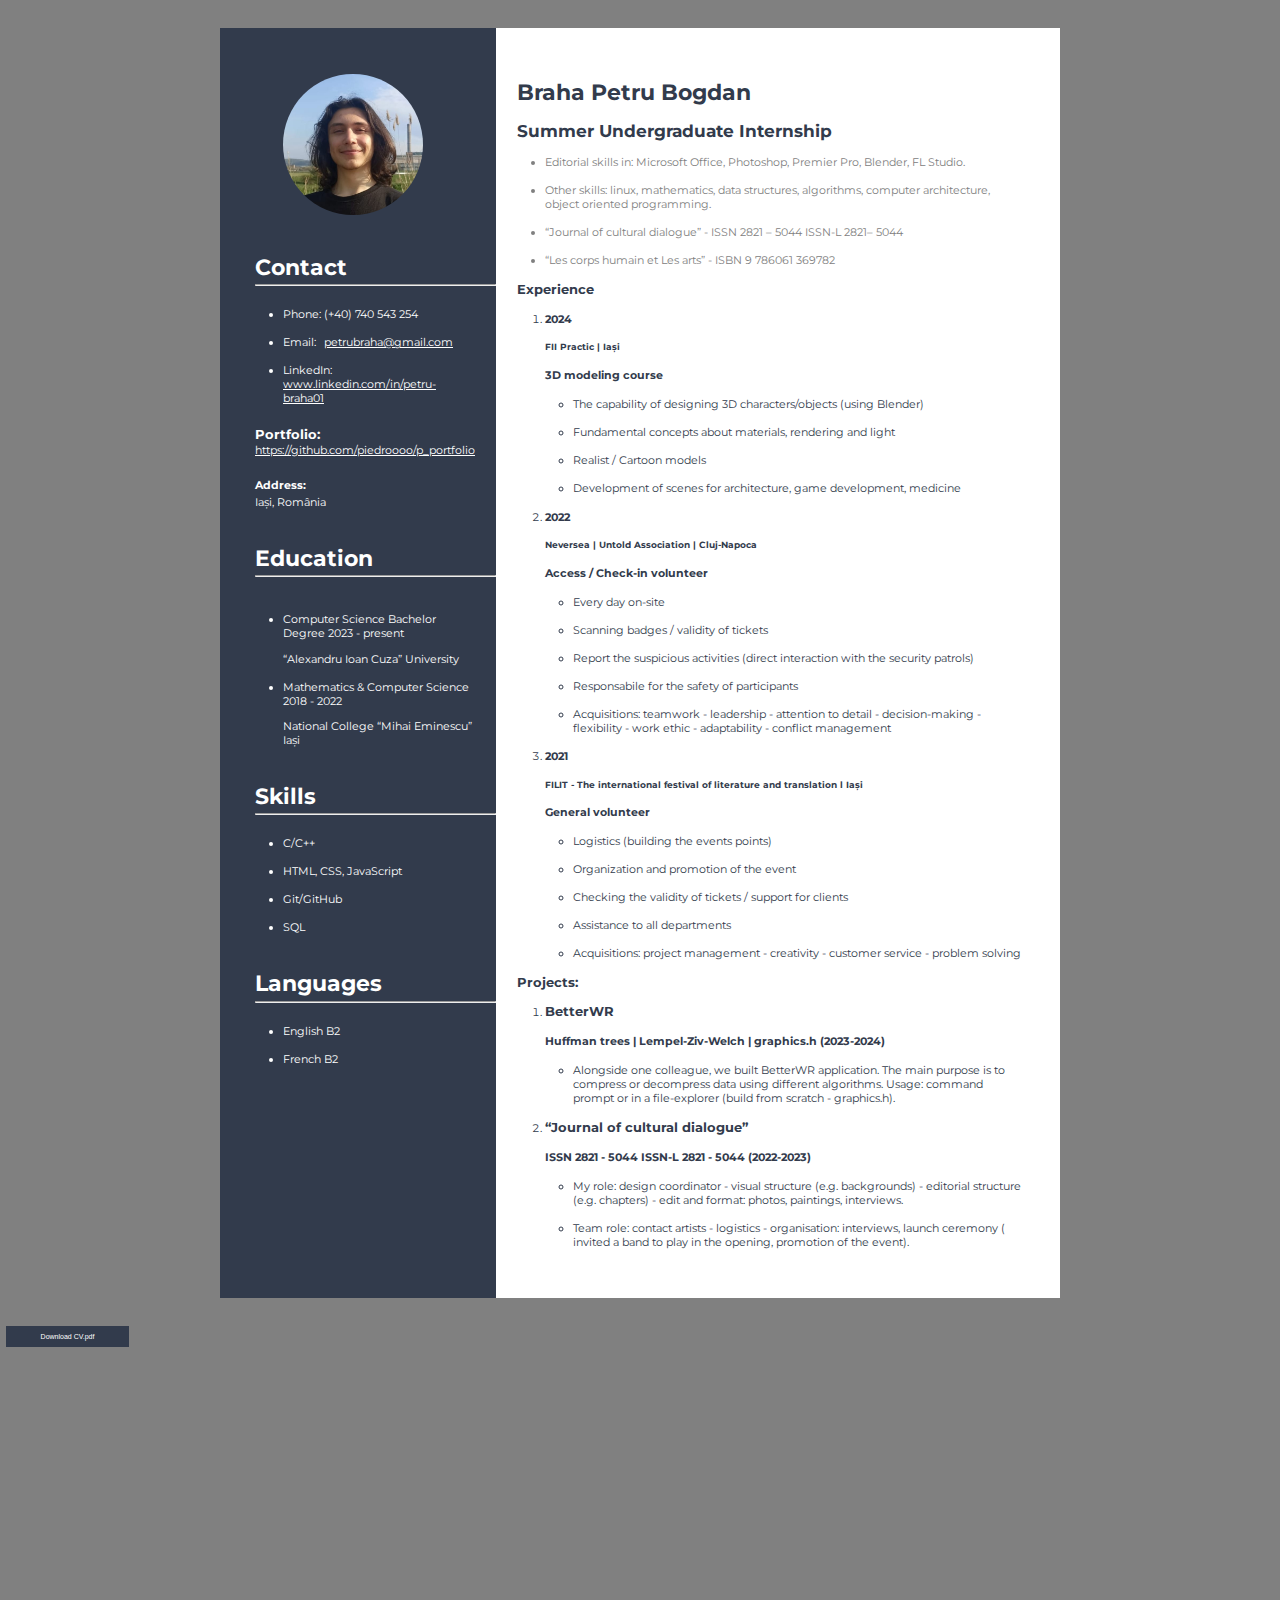
==== commit 62e0c2cc: "CV updated" ====
--- a/CV/index.html
+++ b/CV/index.html
@@ -25,12 +25,11 @@
 
         <!-- left part -->
         <div class="left_part">
-
             <figure> <img src="media/me.jpg" alt="Avatar" width="200 px" style="border-radius: 50%;" /> </figure>
 
             <!-- contact -->
             <div class="left-sections">
-                <h3> Contact: </h3>
+                <h3 class="section-title"> Contact </h3>
                 <hr>
                 <div>
                     <ul>
@@ -54,7 +53,7 @@
 
             <!-- education -->
             <div class="left-sections">
-                <h3> Education: </h3>
+                <h3 class="section-title"> Education</h3>
                 <hr>
                 <div class="left-sections">
                     <ul>
@@ -72,7 +71,7 @@
 
             <!-- skills -->
             <div class="left-sections">
-                <h3> Skills: </h3>
+                <h3 class="section-title"> Skills </h3>
                 <hr>
                 <div>
                     <ul>
@@ -86,7 +85,7 @@
 
             <!-- languages -->
             <div class="left-sections">
-                <h3> Languages: </h3>
+                <h3 class="section-title"> Languages </h3>
                 <hr>
                 <div>
                     <ul>
--- a/CV/styles/specific-tags.css
+++ b/CV/styles/specific-tags.css
@@ -4,6 +4,6 @@
 
 hr {
   margin-right: -30px;
-  margin-top: -10px;
+  margin-top: 5px;
   margin-bottom: 30px;
 }--- a/CV/styles/main-parts.css
+++ b/CV/styles/main-parts.css
@@ -1,5 +1,5 @@
 body {
-    background-color: beige;
+    background-color: gray;
     font-family: "Montserrat";
 }
 
@@ -25,4 +25,9 @@
     padding-bottom: 50px;
     padding-left: 30px;
     color:#323B4C;
+}
+
+.section-title {
+    font-size: 32px;
+    margin-bottom: 0px;
 }